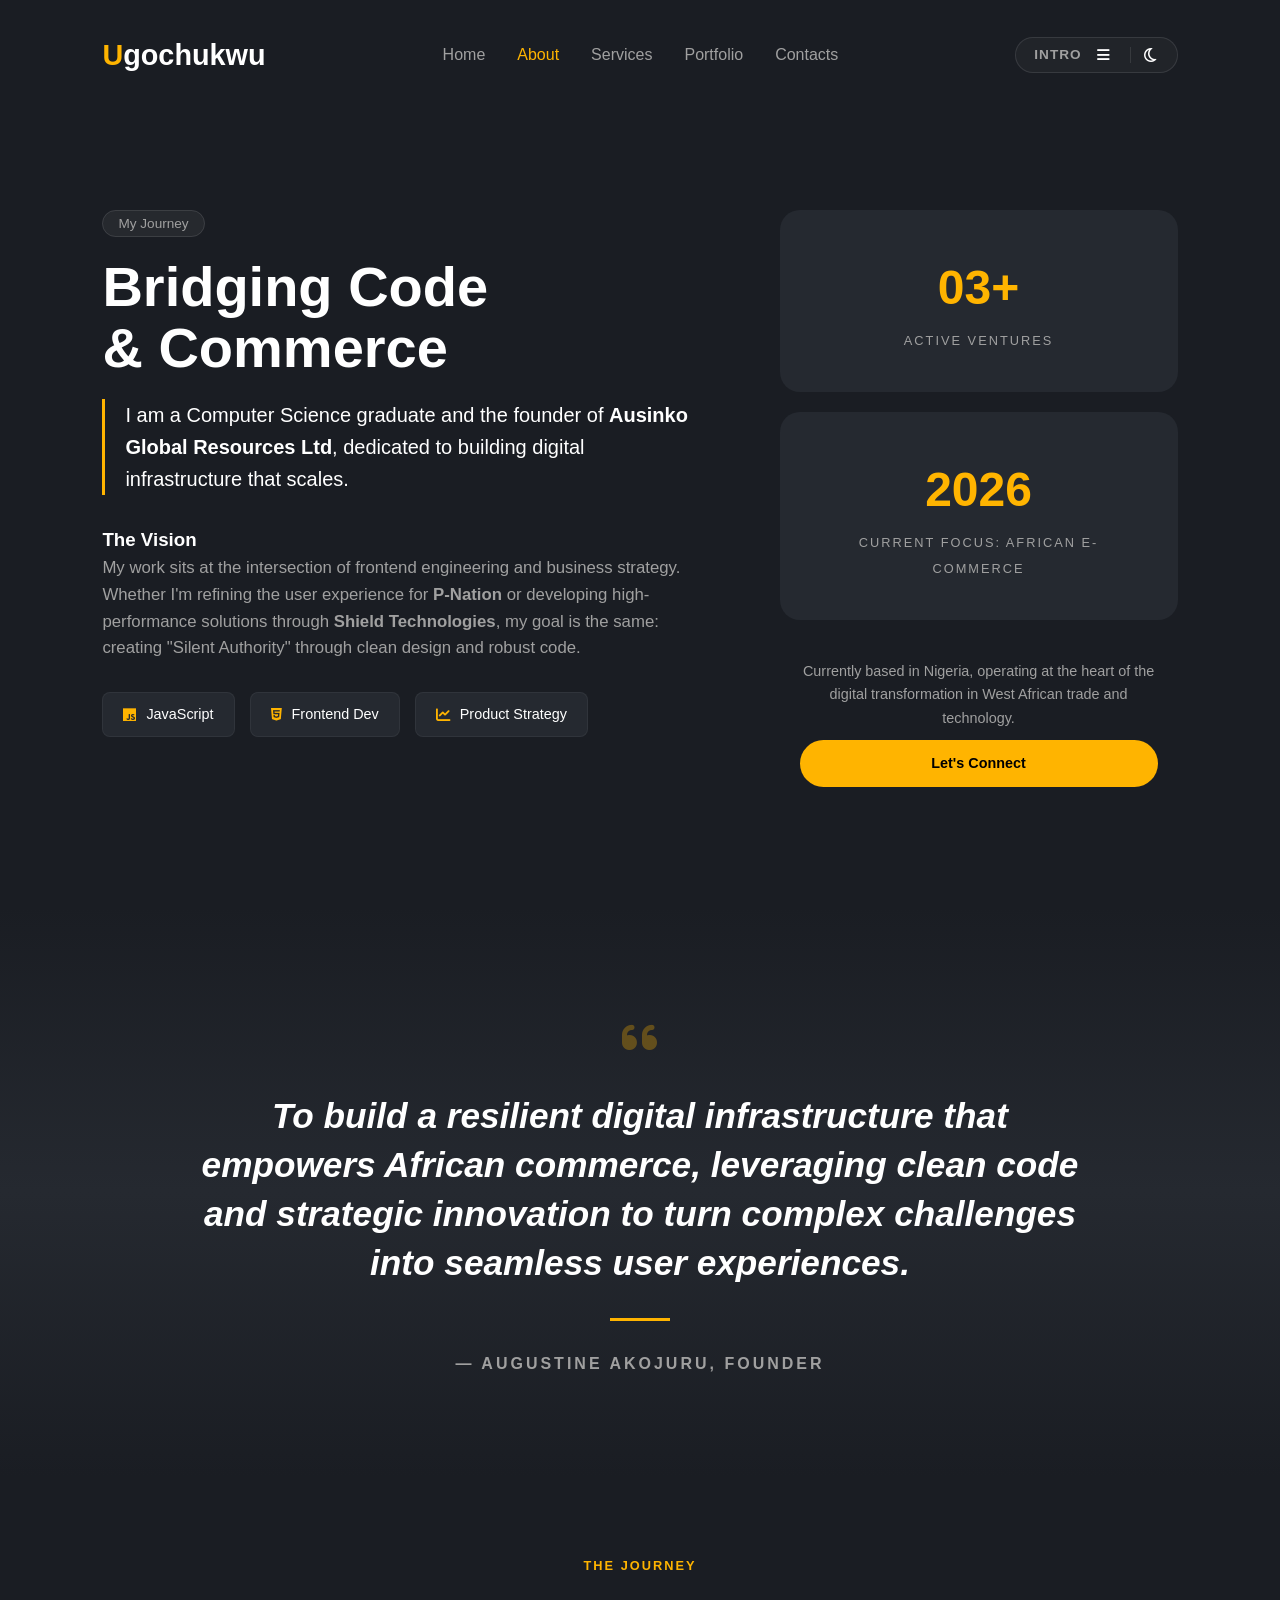
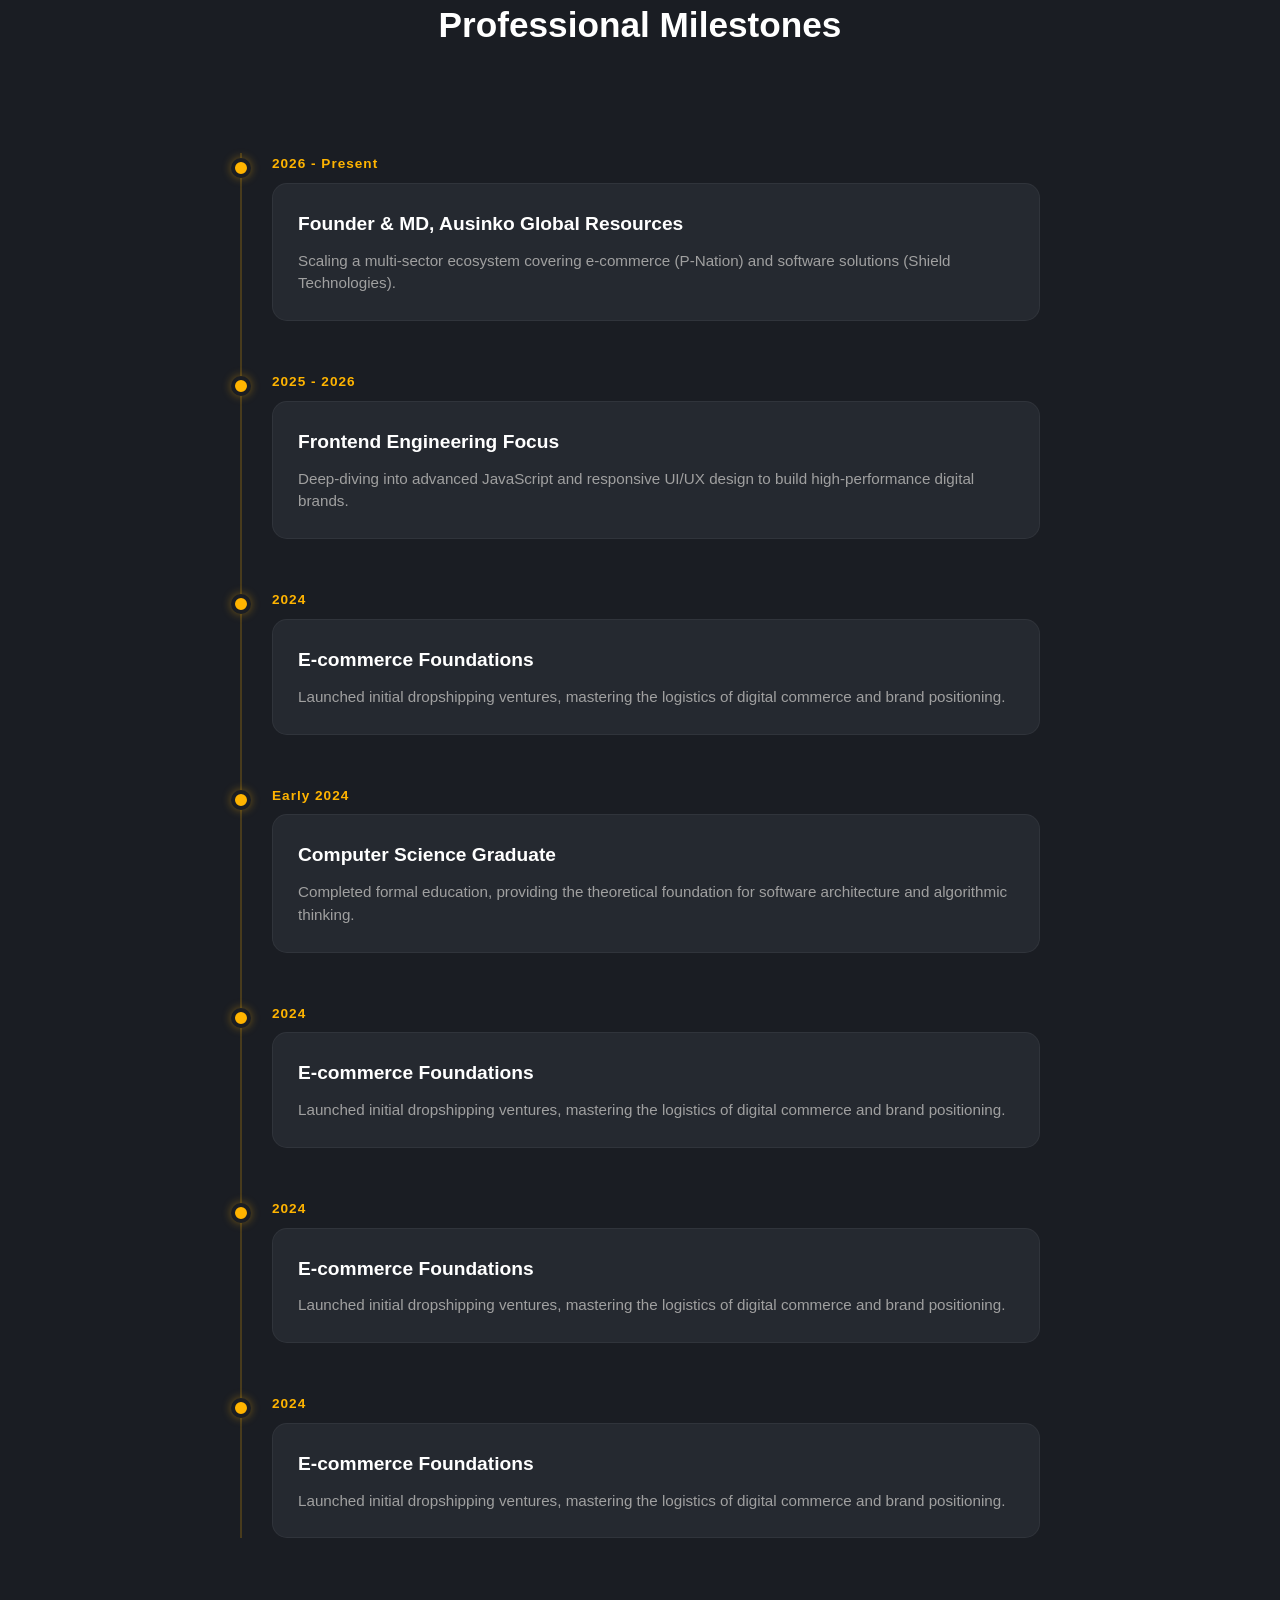
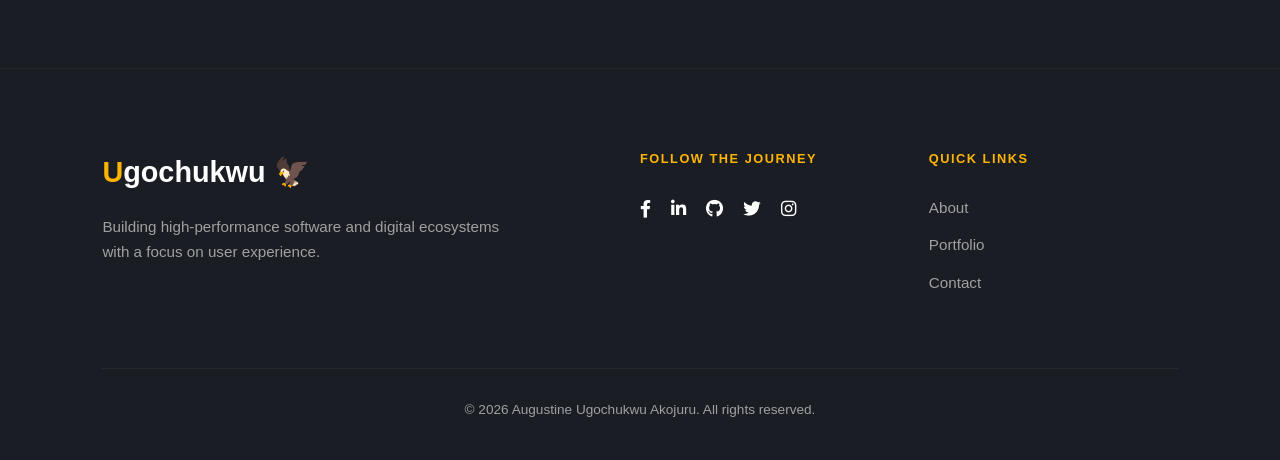
==== about.html @ 630baae7 "initial launch of Ausinko Global ecosystem portfolio" ====
<!DOCTYPE html>
<html lang="en">
<head>
    <meta charset="UTF-8">
    <meta name="viewport" content="width=device-width, initial-scale=1.0">
    <title>About | Akojuru Augustine</title>
    <link rel="stylesheet" href="stylesheet/style.css">
    <link rel="stylesheet" href="https://cdnjs.cloudflare.com/ajax/libs/font-awesome/6.0.0/css/all.min.css">
</head>
<body>

    <header>
  <nav class="navbar">
    <div class="logo"><span>U</span>gochukwu</div>
    
    <ul class="nav-links" id="nav-menu">
        <li><a href="index.html">Home</a></li>
        <li><a href="about.html" class="active">About</a></li>
        <li><a href="services.html">Services</a></li>
        <li><a href="portfolio.html">Portfolio</a></li>
        <li><a href="contact.html">Contacts</a></li>
    </ul>

    <div class="nav-actions">
        <div class="intro-pill" id="menu-toggle">
            <span class="intro-text">INTRO</span>
            <i class="fas fa-bars menu-icon"></i>
            <div class="theme-switch"><i class="far fa-moon"></i></div>
        </div>
    </div>
  </nav>
    </header>

    <section class="about-hero">
        <div class="container">
            <div class="about-grid">
                <div class="about-text">
                    <span class="badge">My Journey</span>
                    <h1>Bridging Code <br> & Commerce</h1>
                    <p class="lead">I am a Computer Science graduate and the founder of <strong>Ausinko Global Resources Ltd</strong>, dedicated to building digital infrastructure that scales.</p>
                    
                    <div class="story-block">
                        <h3>The Vision</h3>
                        <p>My work sits at the intersection of frontend engineering and business strategy. Whether I'm refining the user experience for <strong>P-Nation</strong> or developing high-performance solutions through <strong>Shield Technologies</strong>, my goal is the same: creating "Silent Authority" through clean design and robust code.</p>
                    </div>

                    <div class="skills-mini">
                        <div class="skill-item"><i class="fab fa-js"></i> JavaScript</div>
                        <div class="skill-item"><i class="fab fa-html5"></i> Frontend Dev</div>
                        <div class="skill-item"><i class="fas fa-chart-line"></i> Product Strategy</div>
                    </div>
                </div>

                <div class="about-stats">
                    <div class="stat-card">
                        <span class="stat-number">03+</span>
                        <span class="stat-label">Active Ventures</span>
                    </div>
                    <div class="stat-card">
                        <span class="stat-number">2026</span>
                        <span class="stat-label">Current Focus: African E-commerce</span>
                    </div>
                    <div class="stat-info">
                        <p>Currently based in Nigeria, operating at the heart of the digital transformation in West African trade and technology.</p>
                        <a href="contact.html" class="btn-primary2">Let's Connect</a>
                    </div>
                </div>
            </div>
        </div>
    </section>

  <section class="mission-section">
    <div class="container">
        <div class="mission-box">
            <div class="mission-icon">
                <i class="fas fa-quote-left"></i>
            </div>
            <h2 class="mission-text">
                To build a resilient digital infrastructure that empowers African commerce, 
                leveraging clean code and strategic innovation to turn complex 
                challenges into seamless user experiences.
            </h2>
            <div class="mission-line"></div>
            <p class="mission-founder">— Augustine Akojuru, Founder</p>
        </div>
    </div>
 </section>


  <section class="timeline-section">
    <div class="container">
        <div class="section-header">
            <span class="sub-title">THE JOURNEY</span>
            <h2>Professional Milestones</h2>
        </div>

        <div class="timeline">
            <div class="timeline-item">
                <div class="timeline-dot"></div>
                <div class="timeline-date">2026 - Present</div>
                <div class="timeline-content">
                    <h3>Founder & MD, Ausinko Global Resources</h3>
                    <p>Scaling a multi-sector ecosystem covering e-commerce (P-Nation) and software solutions (Shield Technologies).</p>
                </div>
            </div>

            <div class="timeline-item">
                <div class="timeline-dot"></div>
                <div class="timeline-date">2025 - 2026</div>
                <div class="timeline-content">
                    <h3>Frontend Engineering Focus</h3>
                    <p>Deep-diving into advanced JavaScript and responsive UI/UX design to build high-performance digital brands.</p>
                </div>
            </div>

            <div class="timeline-item">
                <div class="timeline-dot"></div>
                <div class="timeline-date">2024</div>
                <div class="timeline-content">
                    <h3>E-commerce Foundations</h3>
                    <p>Launched initial dropshipping ventures, mastering the logistics of digital commerce and brand positioning.</p>
                </div>
            </div>

            <div class="timeline-item">
                <div class="timeline-dot"></div>
                <div class="timeline-date">Early 2024</div>
                <div class="timeline-content">
                    <h3>Computer Science Graduate</h3>
                    <p>Completed formal education, providing the theoretical foundation for software architecture and algorithmic thinking.</p>
                </div>
            </div>

             <div class="timeline-item">
                <div class="timeline-dot"></div>
                <div class="timeline-date">2024</div>
                <div class="timeline-content">
                    <h3>E-commerce Foundations</h3>
                    <p>Launched initial dropshipping ventures, mastering the logistics of digital commerce and brand positioning.</p>
                </div>
            </div>

             <div class="timeline-item">
                <div class="timeline-dot"></div>
                <div class="timeline-date">2024</div>
                <div class="timeline-content">
                    <h3>E-commerce Foundations</h3>
                    <p>Launched initial dropshipping ventures, mastering the logistics of digital commerce and brand positioning.</p>
                </div>
            </div>

             <div class="timeline-item">
                <div class="timeline-dot"></div>
                <div class="timeline-date">2024</div>
                <div class="timeline-content">
                    <h3>E-commerce Foundations</h3>
                    <p>Launched initial dropshipping ventures, mastering the logistics of digital commerce and brand positioning.</p>
                </div>
            </div>
        </div>
    </div>
  </section>


  <footer class="main-footer">
    <div class="footer-container">
        <div class="footer-brand">
            <div class="logo"><span>U</span>gochukwu 🦅</div>
            <p>Building high-performance software and digital ecosystems <br> with a focus on user experience.</p>
        </div>

        <div class="footer-social">
            <h4>FOLLOW THE JOURNEY</h4>
            <div class="social-icons">
                <a href="#"><i class="fab fa-facebook-f"></i></a>
                <a href="#"><i class="fab fa-linkedin-in"></i></a>
                <a href="#"><i class="fab fa-github"></i></a>
                <a href="#"><i class="fab fa-twitter"></i></a>
                <a href="#"><i class="fab fa-instagram"></i></a>
            </div>
        </div>

        <div class="footer-links">
            <h4>Quick Links</h4>
            <ul>
                <li><a href="#about">About</a></li>
                <li><a href="#portfolio">Portfolio</a></li>
                <li><a href="#contact">Contact</a></li>
            </ul>
        </div>
    </div>

    <div class="footer-bottom">
        <p>&copy; 2026 Augustine Ugochukwu Akojuru. All rights reserved.</p>
    </div>
  </footer>



  <script src="script.js"></script>


</body>
</html>
---- stylesheet/style.css ----
:root {
    --bg-color: #1a1d23;
    --card-bg: #252930;
    --accent-color: #ffb400;
    --text-main: #ffffff;
    --text-dim: #a0a0a0;
}

/* Add this right below your :root variables */
body.light-theme {
    --bg-color: #f5f7fa;      /* Soft light gray */
    --card-bg: #ffffff;       /* Pure white cards */
    --text-main: #1a1d23;     /* Dark text */
    --text-dim: #5f6368;      /* Muted gray text */
    /* Accent remains the same gold for branding */
}

* {
    margin: 0;
    padding: 0;
    box-sizing: border-box;
    font-family: 'Inter', sans-serif; /* Clean professional font */
}

body {
    background-color: var(--bg-color);
    color: var(--text-main);
    line-height: 1.6;
}

/* Navbar */
.navbar {
    display: flex;
    justify-content: space-between;
    align-items: center;
    padding: 2rem 8%;
}

.logo {
    font-size: 1.8rem;
    font-weight: 700;
}

.logo span {
    color: var(--accent-color);
}

.nav-links {
    display: flex;
    list-style: none;
    gap: 2rem;
}

.nav-links a {
    text-decoration: none;
    color: var(--text-dim);
    font-weight: 500;
    transition: 0.3s;
}

.nav-links a:hover, .nav-links a.active {
    color: var(--accent-color);
}


.nav-actions {
    display: flex;
    align-items: center;
}

.intro-pill {
    display: flex;
    align-items: center;
    background: rgba(255, 255, 255, 0.03); /* Subtle dark fill */
    border: 1px solid rgba(255, 255, 255, 0.1); /* Thin border seen in image */
    padding: 6px 18px;
    border-radius: 40px;
    gap: 15px;
    cursor: pointer;
    transition: all 0.3s ease;
}

.intro-pill:hover {
    background: rgba(255, 255, 255, 0.07);
    border-color: var(--accent-color);
}

.intro-text {
    font-size: 0.85rem;
    font-weight: 600;
    letter-spacing: 1px;
    color: var(--text-dim);
}

.menu-icon {
    font-size: 0.9rem;
    color: var(--text-main);
}

.theme-switch {
    border-left: 1px solid rgba(255, 255, 255, 0.1);
    padding-left: 12px;
    margin-left: 5px;
    display: flex;
    align-items: center;
}

.theme-switch i {
    font-size: 1rem;
    color: var(--text-main);
    transition: color 0.3s;
}

.theme-switch i:hover {
    color: var(--accent-color);
}

/* Hero Section */
.hero {
    display: flex;
    align-items: center;
    justify-content: space-between;
    padding: 5rem 8%;
    min-height: 80vh;
}

.hero-content {
    max-width: 600px;
}

.badge {
    background: rgba(255, 255, 255, 0.05);
    padding: 5px 15px;
    border-radius: 20px;
    font-size: 0.85rem;
    color: var(--text-dim);
    border: 1px solid rgba(255, 255, 255, 0.1);
}

.hero h1 {
    font-size: 2.5rem;
    margin: 1.5rem 0;
    line-height: 1.1;
}

.hero-btns {
    margin-top: 2.5rem;
    display: flex;
    gap: 1.5rem;
}

.btn-primary, .btn-secondary {
    background: var(--accent-color);
    color: #000;
    padding: 12px 30px;
    border-radius: 30px;
    text-decoration: none;
    font-weight: 600;
}

.btn-secondary {
    background: transparent;
    border: 1px solid var(--accent-color);
    color: var(--accent-color);
}
  

.btn-primary:hover {
  background-color: transparent;
  border: 1px solid var(--accent-color);
  color: var(--accent-color);
  transform: translateY(-3px);
}

.btn-secondary:hover {
    transform: translateY(-3px);
    background-color: var(--accent-color);
    border: 1px solid var(--accent-color);
    color: var(--bg-color);
}



.image-circle {
    width: 400px;
    height: 400px;
    background: #333;
    border-radius: 50%;
    overflow: hidden;
    border: 5px solid rgba(255, 255, 255, 0.05);
}

.image-circle img {
    width: 100%;
    height: 100%;
    object-fit: cover;
}


.ecosystem {
    padding: 80px 8%;
    text-align: center;
}

.section-header .sub-title {
    color: var(--accent-color);
    letter-spacing: 2px;
    font-size: 0.8rem;
    font-weight: 700;
}

.section-header h2 {
    font-size: 2.2rem;
    margin-top: 10px;
    margin-bottom: 50px;
}

/* Grid Layout */
.project-grid {
    display: grid;
    grid-template-columns: repeat(auto-fit, minmax(300px, 1fr));
    gap: 30px;
    margin-bottom: 40px;
}

/* Card Styling */
.project-card {
    background: var(--card-bg);
    border-radius: 20px;
    overflow: hidden;
    text-align: left;
    transition: transform 0.3s ease;
}

.project-card:hover {
    transform: translateY(-10px);
}

.card-image {
    position: relative;
    height: 200px;
    background: #2a2e35; /* Fallback color */
    display: flex;
    justify-content: center;
    align-items: center;
}

.card-image img {
    width: 100%;
    height: 100%;
    object-fit: cover;
    transition: transform 0.3s ease
}

/* Status Badges */
.status-badge {
    position: absolute;
    top: 15px;
    right: 15px;
    padding: 5px 12px;
    border-radius: 20px;
    font-size: 0.65rem;
    font-weight: 800;
    color: #fff;
}

.status-badge.orange { background: #ff8a00; }
.status-badge.yellow { background: #ffb400; color: #000; }
.status-badge.green { background: #2ecc71; }

/* Card Text */
.card-content {
    padding: 25px;
}

.card-content h3 {
    margin-bottom: 12px;
    font-size: 1.3rem;
}

.card-content p {
    color: var(--text-dim);
    font-size: 0.95rem;
    line-height: 1.5;
    margin-bottom: 20px;
}

.card-footer .tech-stack {
    font-size: 0.8rem;
    color: var(--accent-color);
    font-weight: 500;
}

.ecosystem-footer {
    margin-top: 50px;
    color: var(--text-dim);
    font-size: 0.9rem;
}

.main-footer {
    background-color: var(--bg-color);
    padding: 80px 8% 40px 8%;
    border-top: 1px solid rgba(255, 255, 255, 0.05);
}

.footer-container {
    display: flex;
    justify-content: space-between;
    flex-wrap: wrap;
    gap: 40px;
    margin-bottom: 60px;
}

.footer-brand {
    flex: 2;
    min-width: 250px;
}

.footer-brand p {
    color: var(--text-dim);
    margin-top: 20px;
    font-size: 0.95rem;
    max-width: 400px;
}

.footer-social, .footer-links {
    flex: 1;
    min-width: 200px;
}

.footer-social h4, .footer-links h4 {
    color: var(--accent-color);
    font-size: 0.8rem;
    letter-spacing: 1.5px;
    text-transform: uppercase;
    margin-bottom: 25px;
}

/* Social Icon Styling */
.social-icons {
    display: flex;
    gap: 20px;
}

.social-icons a {
    color: var(--text-main);
    font-size: 1.1rem;
    transition: 0.3s ease;
}

.social-icons a:hover {
    color: var(--accent-color);
    transform: translateY(-3px);
}

/* Link Styling */
.footer-links ul {
    list-style: none;
}

.footer-links li {
    margin-bottom: 12px;
}

.footer-links a {
    text-decoration: none;
    color: var(--text-dim);
    font-size: 0.95rem;
    transition: 0.3s;
}

.footer-links a:hover {
    color: var(--text-main);
    padding-left: 5px;
}

.footer-bottom {
    text-align: center;
    border-top: 1px solid rgba(255, 255, 255, 0.05);
    padding-top: 30px;
    color: var(--text-dim);
    font-size: 0.85rem;
}

/* Specific adjustment for light mode badges */
body.light-theme .badge {
    background: rgba(0, 0, 0, 0.05);
    border: 1px solid rgba(0, 0, 0, 0.1);
}

body.light-theme .intro-pill {
    background: rgba(0, 0, 0, 0.03);
    border: 1px solid rgba(0, 0, 0, 0.1);
}


/* About Section Styles */
.about-hero {
    padding: 100px 8%;
    min-height: 80vh;
}

.about-grid {
    display: grid;
    grid-template-columns: 1.2fr 0.8fr;
    gap: 80px;
    align-items: start;
}

.about-text h1 {
    font-size: 3.5rem;
    margin: 20px 0;
    line-height: 1.1;
}

.lead {
    font-size: 1.25rem;
    color: var(--text-main);
    margin-bottom: 30px;
    border-left: 3px solid var(--accent-color);
    padding-left: 20px;
}

.story-block p {
    color: var(--text-dim);
    font-size: 1.05rem;
    margin-bottom: 30px;
}

/* Skills Mini Grid */
.skills-mini {
    display: flex;
    gap: 15px;
    flex-wrap: wrap;
}

.skill-item {
    background: var(--card-bg);
    padding: 10px 20px;
    border-radius: 8px;
    font-size: 0.9rem;
    color: var(--text-main);
    display: flex;
    align-items: center;
    gap: 10px;
    border: 1px solid rgba(255, 255, 255, 0.05);
}

.skill-item i {
    color: var(--accent-color);
}

/* Right Side Stats */
.about-stats {
    display: flex;
    flex-direction: column;
    gap: 20px;
}

.stat-card {
    background: var(--card-bg);
    padding: 40px;
    border-radius: 20px;
    text-align: center;
}

.stat-number {
    display: block;
    font-size: 3rem;
    font-weight: 800;
    color: var(--accent-color);
}

.stat-label {
    font-size: 0.8rem;
    text-transform: uppercase;
    letter-spacing: 2px;
    color: var(--text-dim);
}

.stat-info {
    padding: 20px;
    color: var(--text-dim);
    font-size: 0.9rem;
    line-height: 1.6;
    display: flex;
    flex-direction: column;
    gap: 10px;
    text-align: center;
}

.btn-primary2 {
    background: var(--accent-color);
    color: #000;
    padding: 12px 30px;
    border-radius: 30px;
    text-decoration: none;
    font-weight: 600;
}

.btn-primary2:hover {
  background-color: transparent;
  border: 1px solid var(--accent-color);
  color: var(--accent-color);
  transform: translateY(-3px);

}


.mission-section {
    padding: 100px 8%;
    background: linear-gradient(180deg, var(--bg-color) 0%, var(--card-bg) 50%, var(--bg-color) 100%);
    text-align: center;
}

.mission-box {
    max-width: 900px;
    margin: 0 auto;
    position: relative;
}

.mission-icon {
    font-size: 2.5rem;
    color: var(--accent-color);
    opacity: 0.3;
    margin-bottom: 20px;
}

.mission-text {
    font-size: 2.2rem;
    font-weight: 600;
    line-height: 1.4;
    color: var(--text-main);
    font-style: italic;
}

.mission-line {
    width: 60px;
    height: 3px;
    background: var(--accent-color);
    margin: 30px auto;
}

.mission-founder {
    font-size: 1rem;
    text-transform: uppercase;
    letter-spacing: 3px;
    color: var(--text-dim);
    font-weight: 700;
}



/* Timeline Section */
.timeline-section {
    padding: 80px 8%;
    background: var(--bg-color);
}

.timeline {
    position: relative;
    max-width: 800px;
    margin: 50px auto;
    padding-left: 30px;
    border-left: 2px solid rgba(255, 180, 0, 0.2); /* Faded accent line */
}

.timeline-item {
    position: relative;
    margin-bottom: 50px;
}

.timeline-dot {
    position: absolute;
    left: -41px; /* Centers dot on the line */
    top: 5px;
    width: 20px;
    height: 20px;
    background: var(--accent-color);
    border-radius: 50%;
    border: 4px solid var(--bg-color);
    box-shadow: 0 0 10px rgba(255, 180, 0, 0.4);
}

.timeline-date {
    font-size: 0.85rem;
    font-weight: 700;
    color: var(--accent-color);
    margin-bottom: 8px;
    letter-spacing: 1px;
}

.timeline-content {
    background: var(--card-bg);
    padding: 25px;
    border-radius: 15px;
    border: 1px solid rgba(255, 255, 255, 0.05);
    transition: transform 0.3s ease;
}

.timeline-content:hover {
    transform: translateX(10px);
    border-color: rgba(255, 180, 0, 0.3);
}

.timeline-content h3 {
    font-size: 1.2rem;
    margin-bottom: 10px;
}

.timeline-content p {
    color: var(--text-dim);
    font-size: 0.95rem;
    line-height: 1.5;
}

/* Services Section */
.services-hero {
    padding: 120px 8% 60px;
    text-align: center;
}

.services-hero h1 {
    font-size: 3rem;
    margin-top: 20px;
}

.subtitle {
    color: var(--text-dim);
    font-size: 1.1rem;
    margin-top: 15px;
}

.services-grid-section {
    padding: 60px 8% 100px;
}

.services-container {
    display: flex;
    gap: 30px;
    justify-content: center;
    flex-wrap: wrap;
}

.service-card {
    background: var(--card-bg);
    flex: 1;
    min-width: 300px;
    max-width: 400px;
    padding: 50px 40px;
    border-radius: 25px;
    border: 1px solid rgba(255, 255, 255, 0.03);
    transition: all 0.4s ease;
}

.service-card:hover {
    transform: translateY(-15px);
    border-color: var(--accent-color);
    box-shadow: 0 20px 40px rgba(0, 0, 0, 0.3);
}

.service-icon {
    font-size: 2.5rem;
    color: var(--text-dim);
    margin-bottom: 25px;
    transition: 0.3s;
}

.service-card:hover .service-icon {
    color: var(--accent-color);
}

.service-card h3 {
    font-size: 1.5rem;
    margin-bottom: 20px;
}

.service-card p {
    color: var(--text-dim);
    font-size: 0.95rem;
    line-height: 1.6;
    margin-bottom: 25px;
}

.service-list {
    list-style: none;
}

.service-list li {
    font-size: 0.9rem;
    margin-bottom: 12px;
    display: flex;
    align-items: center;
    gap: 10px;
    color: var(--text-main);
}

.service-list i {
    color: var(--accent-color);
    font-size: 0.8rem;
}


.section-header {
  display: flex;
  align-items: center;
  justify-content: center;
  flex-direction: column;
  gap: 10px;
  margin-bottom: 30px;
}

.process-steps {
    display: flex;
    justify-content: space-between;
    padding: 50px 8%;
    gap: 20px;
    flex-wrap: wrap;
}

.step {
    font-weight: 700;
    font-size: 1.2rem;
    display: flex;
    flex-direction: column;
    align-items: center;
    gap: 10px;
}

.step span {
    font-size: 0.8rem;
    color: var(--accent-color);
    border: 1px solid var(--accent-color);
    padding: 5px 10px;
    border-radius: 50%;
}

.services-container {
    display: grid;
    grid-template-columns: repeat(auto-fit, minmax(320px, 1fr)); /* Automatically creates 2 columns on desktop */
    gap: 30px;
}

.brand-tag {
    background: rgba(255, 180, 0, 0.1); /* Faded gold */
    color: var(--accent-color);
    padding: 4px 12px;
    border-radius: 4px;
    font-size: 0.7rem;
    font-weight: 800;
    text-transform: uppercase;
    display: inline-block;
    margin-bottom: 15px;
}

.mini-list {
    list-style: none;
    margin-top: 15px;
    padding-top: 15px;
    border-top: 1px solid rgba(255, 255, 255, 0.05);
}

.mini-list li {
    font-size: 0.8rem;
    color: var(--text-dim);
    margin-bottom: 5px;
    display: flex;
    align-items: center;
    gap: 8px;
}

.mini-list li::before {
    content: "→";
    color: var(--accent-color);
}

.competencies {
    padding: 80px 8%;
    background-color: var(--bg-color); /* Matches the main background */
}

.comp-grid {
    display: grid;
    grid-template-columns: repeat(auto-fit, minmax(280px, 1fr));
    gap: 40px;
}

.comp-item {
    padding: 40px;
    background: rgba(255, 255, 255, 0.02); /* Very subtle contrast */
    border-top: 3px solid var(--accent-color); /* The "Authority" line */
    border-radius: 0 0 15px 15px; /* Rounded only at the bottom */
    transition: all 0.3s ease;
}

.comp-item:hover {
    background: rgba(255, 255, 255, 0.05);
    transform: translateY(-5px);
}

.comp-item h4 {
    font-size: 1.1rem;
    text-transform: uppercase;
    letter-spacing: 2px;
    margin-bottom: 15px;
    color: var(--text-main);
}

.comp-item p {
    font-size: 0.95rem;
    color: var(--text-dim);
    line-height: 1.6;
}

/* Light Theme Overrides */
body.light-theme .comp-item {
    background: #ffffff;
    box-shadow: 0 10px 30px rgba(0, 0, 0, 0.05);
}

/* Contact Section */
.contact-hero {
    padding: 100px 8% 40px;
    text-align: center;
}

.contact-section {
    padding: 60px 8% 100px;
}

.contact-grid {
    display: grid;
    grid-template-columns: 1fr 1.5fr;
    gap: 80px;
    max-width: 1200px;
    margin: 0 auto;
}

.contact-info {
    display: flex;
    flex-direction: column;
    gap: 40px;
}

.info-item {
    display: flex;
    gap: 20px;
    align-items: center;
}

.info-item i {
    font-size: 1.5rem;
    color: var(--accent-color);
    background: rgba(255, 180, 0, 0.1);
    padding: 20px;
    border-radius: 12px;
}

.info-item h4 {
    font-size: 0.9rem;
    color: var(--text-dim);
    text-transform: uppercase;
    letter-spacing: 1px;
}

/* Form Styling */
.contact-form-container {
    background: var(--card-bg);
    padding: 50px;
    border-radius: 25px;
    border: 1px solid rgba(255, 255, 255, 0.03);
}

.form-group {
    margin-bottom: 25px;
}

.form-group label {
    display: block;
    margin-bottom: 10px;
    font-size: 0.85rem;
    font-weight: 600;
    color: var(--text-dim);
}

.form-group input, 
.form-group select, 
.form-group textarea {
    width: 100%;
    padding: 15px;
    background: rgba(255, 255, 255, 0.02);
    border: 1px solid rgba(255, 255, 255, 0.1);
    border-radius: 10px;
    color: var(--text-main);
    font-size: 1rem;
    outline: none;
    transition: 0.3s;
}

.form-group input:focus, 
.form-group select:focus, 
.form-group textarea:focus {
    border-color: var(--accent-color);
}

.contact-hero .founder-name {
    font-size: 2.5rem;
    font-weight: 800;
    line-height: 1;
    margin-top: 20px;
    letter-spacing: -1px;
}

.contact-hero .founder-name span {
    color: var(--accent-color);
}

.header-divider {
    width: 40px;
    height: 4px;
    background: var(--accent-color);
    margin: 30px auto 0;
    border-radius: 2px;
}


.form-row {
    display: flex;
    gap: 20px;
    margin-bottom: 5px; /* Adjusting spacing because form-group also has margin */
}

.form-row .form-group {
    flex: 1;
}


/* Portfolio Section */
.portfolio-hero {
    padding: 100px 8% 40px;
    text-align: center;
}

.portfolio-gallery {
    padding: 60px 8%;
    display: flex;
    flex-direction: column;
    gap: 120px; /* Big spacing between projects */
}

.project-showcase {
    display: grid;
    grid-template-columns: 1.2fr 0.8fr;
    gap: 60px;
    align-items: center;
}

.project-showcase.reverse {
    grid-template-columns: 0.8fr 1.2fr;
}

.project-showcase.reverse .project-visual {
    grid-column: 2;
}

.project-showcase.reverse .project-info {
    grid-column: 1;
    grid-row: 1;
}

.project-visual {
    background: var(--card-bg);
    border-radius: 30px;
    overflow: hidden;
    border: 1px solid rgba(255, 255, 255, 0.05);
    transition: transform 0.5s ease;
}

.project-visual img {
    width: 100%;
    display: block;
    filter: grayscale(20%);
    transition: 0.5s;
}

.project-showcase:hover .project-visual img {
    filter: grayscale(0%);
    transform: scale(1.05);
}

.project-info h2 {
    font-size: 2.5rem;
    margin: 15px 0 20px;
}

.project-meta {
    display: flex;
    flex-direction: column;
    gap: 10px;
    margin: 25px 0;
    padding-top: 20px;
    border-top: 1px solid rgba(255, 255, 255, 0.05);
    font-size: 0.9rem;
    color: var(--text-dim);
}

.client-projects {
    padding: 100px 8%;
    background: rgba(255, 255, 255, 0.01);
}

.client-grid {
    display: grid;
    grid-template-columns: repeat(auto-fit, minmax(320px, 1fr));
    gap: 40px;
    margin-top: 50px;
}

.client-card {
    background: var(--card-bg);
    border-radius: 20px;
    overflow: hidden;
    border: 1px solid rgba(255, 255, 255, 0.03);
    transition: 0.3s ease;
}

.client-card:hover {
    border-color: var(--accent-color);
}

.client-thumb {
    position: relative;
    height: 220px;
    background: #2a2e35;
    overflow: hidden;
}

.client-thumb img {
    width: 100%;
    height: 100%;
    object-fit: cover;
}

.client-overlay {
    position: absolute;
    top: 0;
    left: 0;
    width: 100%;
    height: 100%;
    background: rgba(26, 29, 35, 0.9);
    display: flex;
    justify-content: center;
    align-items: center;
    opacity: 0;
    transition: 0.3s;
}

.client-card:hover .client-overlay {
    opacity: 1;
}

.client-overlay i {
    font-size: 2rem;
    color: var(--accent-color);
}

.client-meta {
    padding: 25px;
}

.client-meta .category {
    font-size: 0.7rem;
    color: var(--accent-color);
    font-weight: 700;
    text-transform: uppercase;
}

.client-meta h3 {
    margin: 10px 0;
    font-size: 1.2rem;
}

.client-meta p {
    color: var(--text-dim);
    font-size: 0.9rem;
    line-height: 1.5;
    margin-bottom: 20px;
}

.tags {
    display: flex;
    gap: 10px;
}

.tags span {
    font-size: 0.7rem;
    background: rgba(255, 255, 255, 0.05);
    padding: 4px 10px;
    border-radius: 4px;
    color: var(--text-dim);
}

/* Thanks Page */
.thanks-page {
    display: flex;
    justify-content: center;
    align-items: center;
    min-height: 100vh;
    text-align: center;
    background: var(--bg-color);
}

.thanks-container {
    max-width: 600px;
    padding: 40px;
}

.success-icon {
    font-size: 4rem;
    color: var(--accent-color);
    margin-bottom: 30px;
    animation: scaleUp 0.5s cubic-bezier(0.175, 0.885, 0.32, 1.275);
}

@keyframes scaleUp {
    from { transform: scale(0); opacity: 0; }
    to { transform: scale(1); opacity: 1; }
}

.thanks-container h1 {
    font-size: 3rem;
    margin: 20px 0;
    line-height: 1.1;
}

.thanks-container .subtitle {
    margin-bottom: 40px;
    color: var(--text-dim);
}

.next-steps {
    display: flex;
    flex-direction: column;
    align-items: center;
    gap: 30px;
}

.social-links {
    display: flex;
    gap: 20px;
    font-size: 1.2rem;
}

.social-links a {
    color: var(--text-dim);
    transition: 0.3s;
}

.social-links a:hover {
    color: var(--accent-color);
}

/* Mobile Responsiveness */
@media (max-width: 992px) {
    .project-showcase, .project-showcase.reverse {
        grid-template-columns: 1fr;
        gap: 30px;
    }
    
    .project-showcase.reverse .project-visual {
        grid-column: 1;
    }
}


/* Mobile Responsiveness for Form Rows */
@media (max-width: 600px) {
    .form-row {
        flex-direction: column;
        gap: 0;
    }
}

/* Responsive adjustment for the large name */
@media (max-width: 768px) {
    .contact-hero .founder-name {
        font-size: 2.5rem;
    }
}

/* Responsive */
@media (max-width: 992px) {
    .contact-grid {
        grid-template-columns: 1fr;
        gap: 50px;
    }
}

@media (max-width: 600px) {
    .services-container {
        grid-template-columns: 1fr; /* Single column for phones */
    }
}


/* Responsive adjustment */
@media (max-width: 768px) {
    .mission-text {
        font-size: 1.5rem;
    }
}

/* Responsive adjustment for Mobile */
@media (max-width: 600px) {
    .timeline {
        margin-left: 10px;
    }
}

/* Tablet/Mobile for About Page */
@media (max-width: 992px) {
    .about-grid {
        grid-template-columns: 1fr;
        gap: 50px;
    }
    
    .about-text h1 {
        font-size: 2.5rem;
    }
}


/* --- TABLET ADAPTATION (Max-width: 992px) --- */
@media (max-width: 992px) {
    .hero {
        flex-direction: column-reverse; /* Image goes to top on small screens */
        text-align: center;
        padding: 40px 5%;
        gap: 30px;
    }

    .hero-content {
        max-width: 100%;
    }

    .hero h1 {
        font-size: 2.8rem;
    }

    .hero-btns {
        justify-content: center;
    }

    .image-circle {
        width: 300px;
        height: 300px;
    }

    .nav-links {
        display: none; /* We usually hide the full menu for a hamburger menu here */
    }
}

/* --- MOBILE ADAPTATION (Max-width: 600px) --- */
@media (max-width: 600px) {
    .navbar {
        padding: 1.5rem 5%;
    }

    .hero h1 {
        font-size: 2.2rem;
    }

    .hero-btns {
        flex-direction: column; /* Buttons stack on top of each other */
        width: 100%;
    }

    .btn-primary, .btn-secondary {
        width: 100%;
        text-align: center;
    }

    .project-grid {
        grid-template-columns: 1fr; /* Force single column */
    }

    .footer-container {
        flex-direction: column;
        text-align: center;
    }

    .footer-brand, .footer-social, .footer-links {
        width: 100%;
    }

    .social-icons {
        justify-content: center;
    }

    .footer-brand p {
        margin: 20px auto;
    }
}

@media (max-width: 992px) {
    .nav-links {
        display: flex; /* Override the 'none' from before */
        flex-direction: column;
        position: fixed;
        top: 0;
        right: -100%; /* Start off-screen to the right */
        width: 70%;
        height: 100vh;
        background: var(--card-bg);
        padding: 100px 40px;
        transition: 0.4s cubic-bezier(0.4, 0, 0.2, 1);
        box-shadow: -10px 0 30px rgba(0,0,0,0.2);
        z-index: 999;
    }

    /* This class is toggled by JavaScript */
    .nav-links.active {
        right: 0; /* Slide into view */
    }

    .nav-links li {
        margin: 20px 0;
    }

    .nav-links a {
        font-size: 1.5rem;
        font-weight: 700;
    }
}
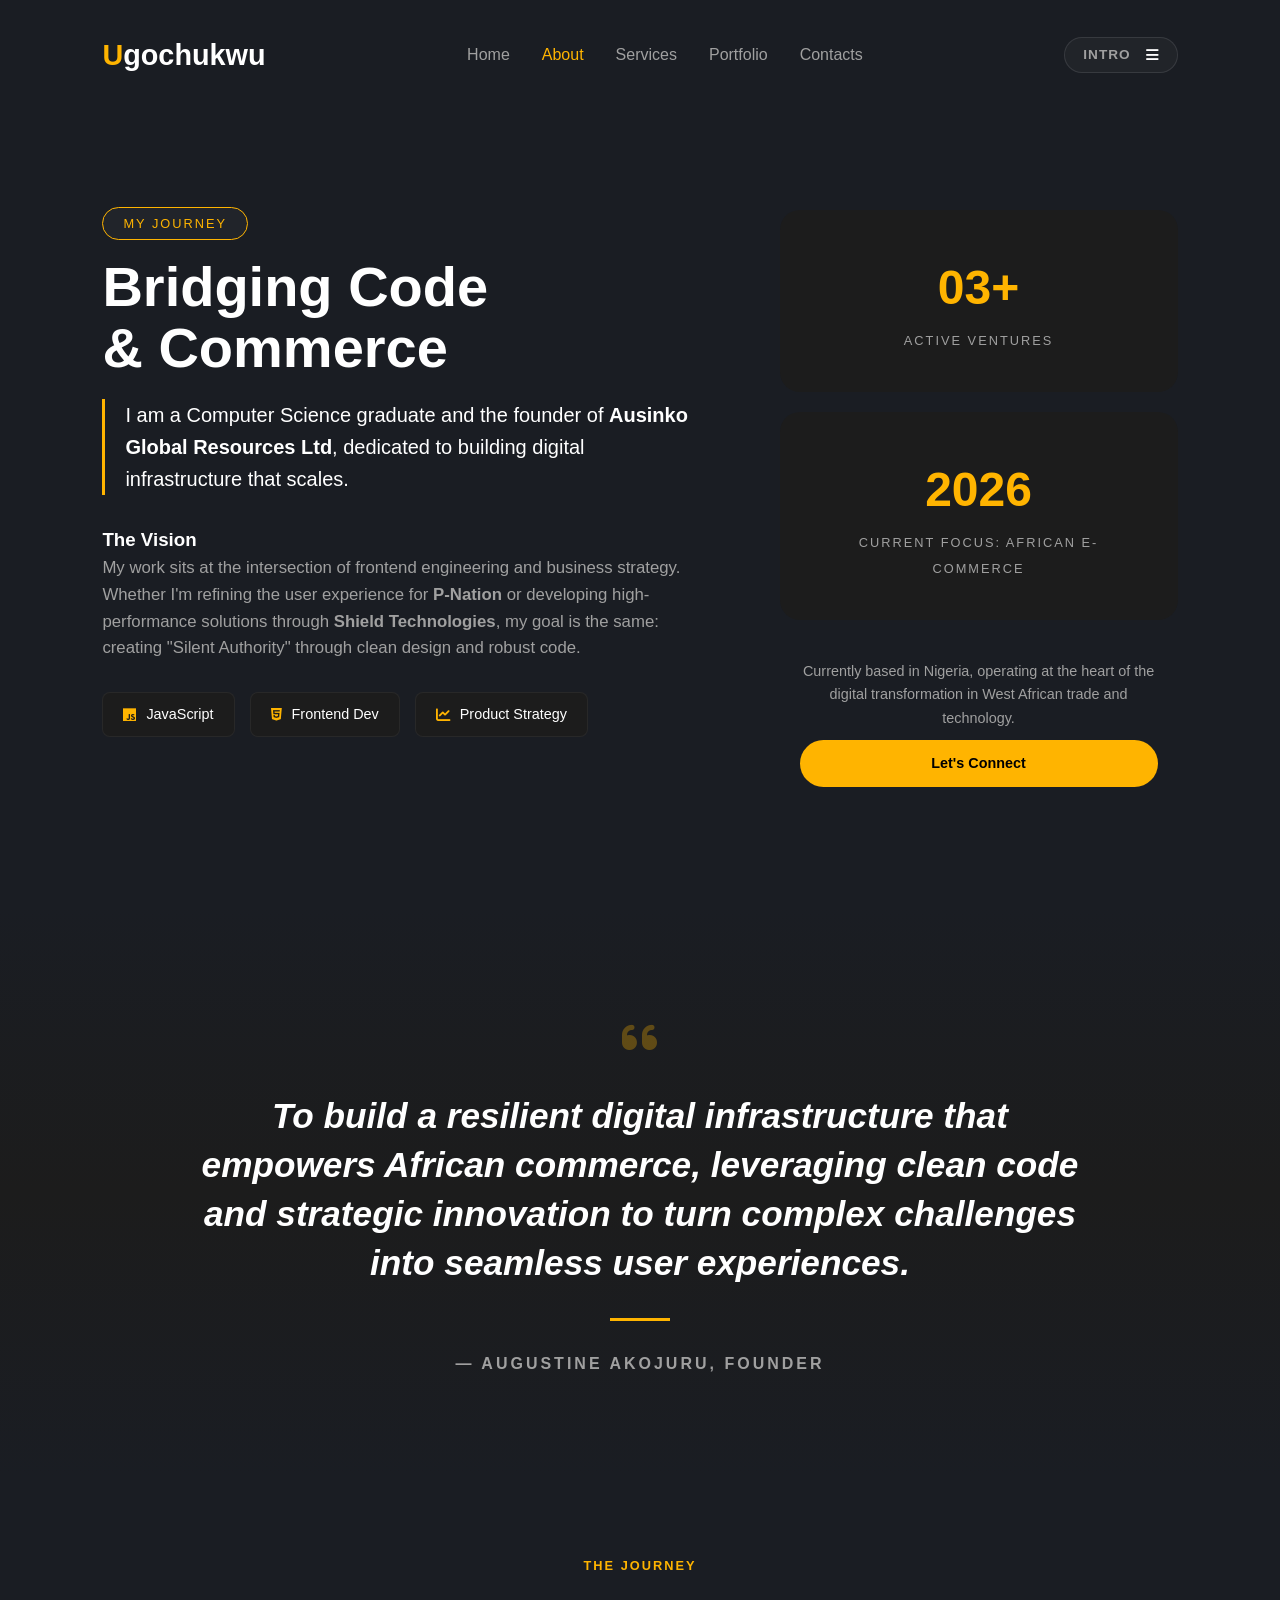
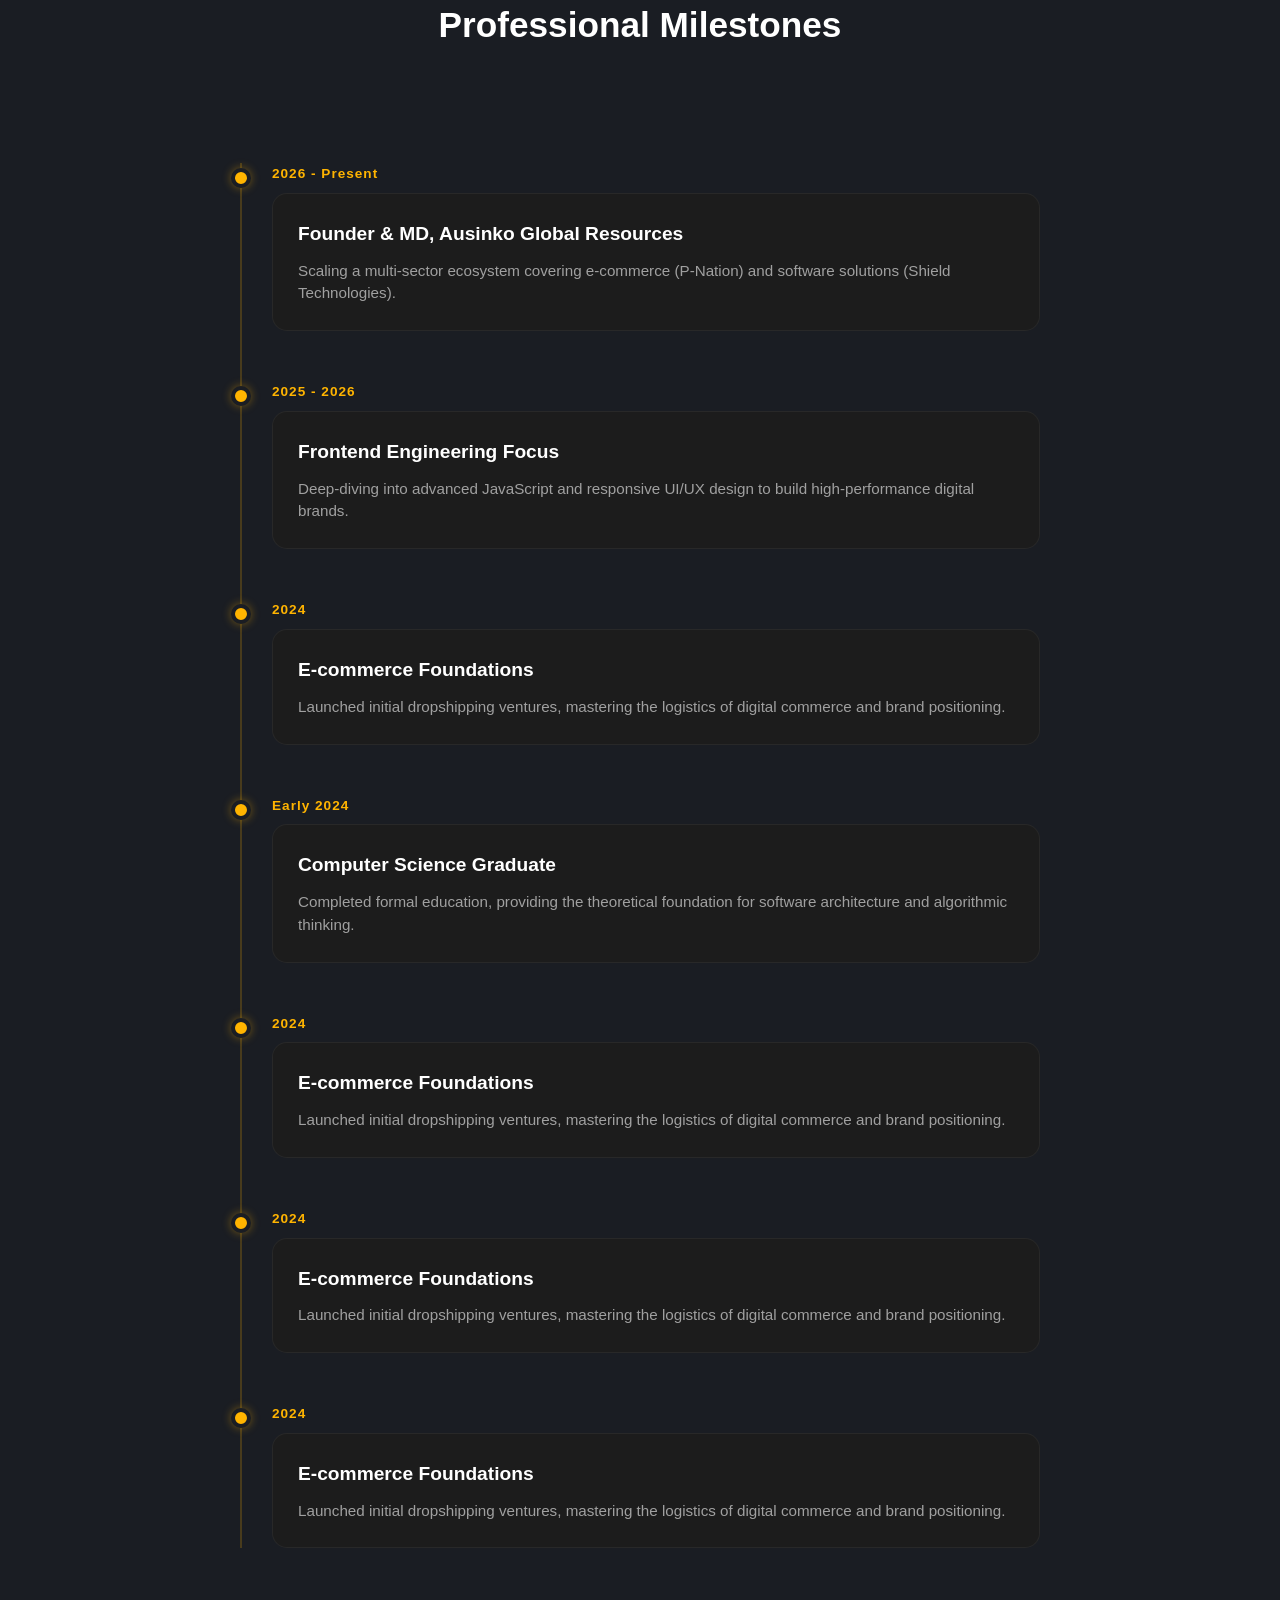
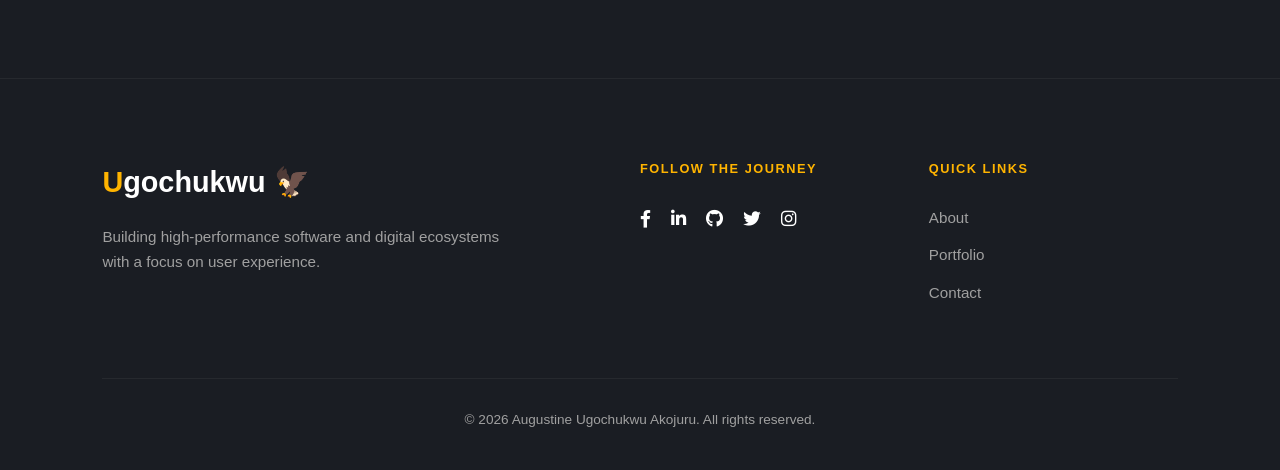
==== commit e1174745: "update" ====
--- a/about.html
+++ b/about.html
@@ -25,7 +25,7 @@
         <div class="intro-pill" id="menu-toggle">
             <span class="intro-text">INTRO</span>
             <i class="fas fa-bars menu-icon"></i>
-            <div class="theme-switch"><i class="far fa-moon"></i></div>
+         <!--  <div class="theme-switch"><i class="far fa-moon"></i></div> -->
         </div>
     </div>
   </nav>
--- a/stylesheet/style.css
+++ b/stylesheet/style.css
@@ -4,6 +4,8 @@
     --accent-color: #ffb400;
     --text-main: #ffffff;
     --text-dim: #a0a0a0;
+     --glass-bg: rgba(255, 255, 255, 0.03);
+    --transition: all 0.4s cubic-bezier(0.4, 0, 0.2, 1);
 }
 
 /* Add this right below your :root variables */
@@ -13,13 +15,15 @@
     --text-main: #1a1d23;     /* Dark text */
     --text-dim: #5f6368;      /* Muted gray text */
     /* Accent remains the same gold for branding */
+     --glass-bg: rgba(255, 255, 255, 0.03);
+    --transition: all 0.4s cubic-bezier(0.4, 0, 0.2, 1);
 }
 
 * {
     margin: 0;
     padding: 0;
     box-sizing: border-box;
-    font-family: 'Inter', sans-serif; /* Clean professional font */
+   font-family: 'Inter', 'Poppins', sans-serif; /* Clean professional font */
 }
 
 body {
@@ -27,6 +31,16 @@
     color: var(--text-main);
     line-height: 1.6;
 }
+
+/* --- GLOBAL CONFIG & VARIABLES --- */
+:root {
+    --primary-gold: #ffae00;
+    --dark-bg: #121212;
+    --card-bg: #1c1c1c;
+    --soft-gray: #a0a0a0;
+    --white: #ffffff; 
+}
+
 
 /* Navbar */
 .navbar {
@@ -147,6 +161,7 @@
     margin-top: 2.5rem;
     display: flex;
     gap: 1.5rem;
+    border-radius: 30px;
 }
 
 .btn-primary, .btn-secondary {
@@ -162,6 +177,7 @@
     background: transparent;
     border: 1px solid var(--accent-color);
     color: var(--accent-color);
+    border-radius: 30px;
 }
   
 
@@ -936,102 +952,163 @@
 
 
 /* Portfolio Section */
+
+/* --- HERO SECTION --- */
 .portfolio-hero {
-    padding: 100px 8% 40px;
+    padding: 180px 10% 80px;
+    background: radial-gradient(circle at top right, rgba(255, 174, 0, 0.05), transparent);
     text-align: center;
 }
 
+.badge {
+    background: var(--glass-bg);
+    border: 1px solid var(--accent-color);
+    color: var(--accent-color);
+    padding: 8px 20px;
+    border-radius: 50px;
+    font-size: 0.8rem;
+    letter-spacing: 2px;
+    text-transform: uppercase;
+}
+
+.portfolio-hero h1 {
+    font-size: clamp(2.5rem, 6vw, 4rem);
+    margin: 20px 0;
+    font-weight: 800;
+}
+
+.subtitle {
+    color: var(--soft-gray);
+    max-width: 600px;
+    margin: 0 auto;
+}
+
+.placeholder-bg {
+    background: linear-gradient(45deg, #1c1c1c, #2a2a2a);
+    height: 100%;
+    display: flex;
+    align-items: center;
+    justify-content: center;
+    color: var(--primary-gold);
+    font-size: 0.9rem;
+    font-weight: 600;
+    text-transform: uppercase;
+    letter-spacing: 1px;
+    border: 1px dashed var(--primary-gold);
+}
+
+/* --- PROJECT SHOWCASE (The Big Hits) --- */
 .portfolio-gallery {
-    padding: 60px 8%;
-    display: flex;
-    flex-direction: column;
-    gap: 120px; /* Big spacing between projects */
+    padding: 0 10% 100px;
 }
 
 .project-showcase {
-    display: grid;
-    grid-template-columns: 1.2fr 0.8fr;
+    display: flex;
+    align-items: center;
     gap: 60px;
-    align-items: center;
+    margin-bottom: 120px;
+    background: var(--glass-bg);
+    padding: 40px;
+    border-radius: 30px;
+    border: 1px solid rgba(255, 255, 255, 0.05);
+    transition: var(--transition);
+}
+
+.project-showcase:hover {
+    transform: translateY(-10px);
+    border-color: rgba(255, 174, 0, 0.3);
 }
 
 .project-showcase.reverse {
-    grid-template-columns: 0.8fr 1.2fr;
-}
-
-.project-showcase.reverse .project-visual {
-    grid-column: 2;
-}
-
-.project-showcase.reverse .project-info {
-    grid-column: 1;
-    grid-row: 1;
+    flex-direction: row-reverse;
 }
 
 .project-visual {
-    background: var(--card-bg);
-    border-radius: 30px;
+    flex: 1.2;
     overflow: hidden;
-    border: 1px solid rgba(255, 255, 255, 0.05);
-    transition: transform 0.5s ease;
+    border-radius: 20px;
+    box-shadow: 0 20px 40px rgba(0,0,0,0.4);
 }
 
 .project-visual img {
     width: 100%;
     display: block;
-    filter: grayscale(20%);
-    transition: 0.5s;
+    transition: transform 0.6s ease;
 }
 
 .project-showcase:hover .project-visual img {
-    filter: grayscale(0%);
     transform: scale(1.05);
 }
 
+.project-info {
+    flex: 1;
+}
+
+.brand-tag {
+    color: var(--primary-gold);
+    font-weight: 600;
+    font-size: 0.9rem;
+    text-transform: uppercase;
+    display: block;
+    margin-bottom: 15px;
+}
+
 .project-info h2 {
-    font-size: 2.5rem;
-    margin: 15px 0 20px;
+    font-size: 2.2rem;
+    margin-bottom: 20px;
 }
 
 .project-meta {
     display: flex;
-    flex-direction: column;
-    gap: 10px;
+    gap: 20px;
     margin: 25px 0;
-    padding-top: 20px;
-    border-top: 1px solid rgba(255, 255, 255, 0.05);
     font-size: 0.9rem;
-    color: var(--text-dim);
-}
-
+    color: var(--soft-gray);
+}
+
+.btn-secondary {
+    display: inline-block;
+    padding: 12px 30px;
+    border: 2px solid var(--primary-gold);
+    color: var(--primary-gold);
+    border-radius: 8px;
+    text-decoration: none;
+    font-weight: 600;
+    transition: var(--transition);
+}
+
+.btn-secondary:hover {
+    background: var(--primary-gold);
+    color: var(--dark-bg);
+}
+
+/* --- CLIENT GRID (The Solutions) --- */
 .client-projects {
-    padding: 100px 8%;
-    background: rgba(255, 255, 255, 0.01);
+    padding: 80px 10%;
+    background: #161616;
+}
+
+.section-header {
+    text-align: center;
+    margin-bottom: 60px;
 }
 
 .client-grid {
     display: grid;
-    grid-template-columns: repeat(auto-fit, minmax(320px, 1fr));
-    gap: 40px;
-    margin-top: 50px;
+    grid-template-columns: repeat(auto-fit, minmax(350px, 1fr));
+    gap: 30px;
 }
 
 .client-card {
     background: var(--card-bg);
     border-radius: 20px;
     overflow: hidden;
-    border: 1px solid rgba(255, 255, 255, 0.03);
-    transition: 0.3s ease;
-}
-
-.client-card:hover {
-    border-color: var(--accent-color);
+    border: 1px solid rgba(255,255,255,0.05);
 }
 
 .client-thumb {
     position: relative;
     height: 220px;
-    background: #2a2e35;
     overflow: hidden;
 }
 
@@ -1043,61 +1120,49 @@
 
 .client-overlay {
     position: absolute;
-    top: 0;
-    left: 0;
-    width: 100%;
-    height: 100%;
-    background: rgba(26, 29, 35, 0.9);
-    display: flex;
+    top: 0; left: 0; width: 100%; height: 100%;
+    background: rgba(255, 174, 0, 0.8);
+    display: flex;
+    align-items: center;
     justify-content: center;
-    align-items: center;
     opacity: 0;
-    transition: 0.3s;
+    transition: var(--transition);
 }
 
 .client-card:hover .client-overlay {
     opacity: 1;
 }
 
-.client-overlay i {
-    font-size: 2rem;
-    color: var(--accent-color);
-}
-
 .client-meta {
     padding: 25px;
 }
 
-.client-meta .category {
-    font-size: 0.7rem;
-    color: var(--accent-color);
-    font-weight: 700;
-    text-transform: uppercase;
-}
-
-.client-meta h3 {
-    margin: 10px 0;
-    font-size: 1.2rem;
-}
-
-.client-meta p {
-    color: var(--text-dim);
-    font-size: 0.9rem;
-    line-height: 1.5;
-    margin-bottom: 20px;
+.category {
+    font-size: 0.75rem;
+    color: var(--primary-gold);
+    letter-spacing: 1px;
 }
 
 .tags {
+    margin-top: 15px;
     display: flex;
     gap: 10px;
 }
 
 .tags span {
     font-size: 0.7rem;
-    background: rgba(255, 255, 255, 0.05);
+    background: #2a2a2a;
     padding: 4px 10px;
     border-radius: 4px;
-    color: var(--text-dim);
+}
+
+/* --- RESPONSIVENESS --- */
+@media (max-width: 992px) {
+    .project-showcase, .project-showcase.reverse {
+        flex-direction: column;
+        gap: 30px;
+        padding: 20px;
+    }
 }
 
 /* Thanks Page */
@@ -1332,4 +1397,200 @@
         font-size: 1.5rem;
         font-weight: 700;
     }
+}
+
+/* --- MOBILE RESPONSIVENESS --- */
+@media (max-width: 768px) {
+    /* Adjust Hero Section */
+    .portfolio-hero {
+        padding: 120px 5% 40px;
+    }
+
+    .portfolio-hero h1 {
+        font-size: 2.2rem; /* Scaled down for mobile */
+    }
+
+    /* Stack Project Showcases */
+    .project-showcase, 
+    .project-showcase.reverse {
+        flex-direction: column;
+        gap: 20px;
+        padding: 20px;
+        margin-bottom: 60px;
+    }
+
+    .project-visual {
+        width: 100%;
+        order: 1; /* Always image first on mobile */
+    }
+
+    .project-info {
+        width: 100%;
+        order: 2;
+        text-align: left;
+    }
+
+    .project-info h2 {
+        font-size: 1.6rem;
+    }
+
+    /* Client Grid Adjustment */
+    .client-grid {
+        grid-template-columns: 1fr; /* Single column stack */
+        gap: 20px;
+    }
+
+    .client-card {
+        margin-bottom: 10px;
+    }
+
+    /* Fixed Card Height for Mobile (from your screenshot) */
+    .client-thumb {
+        height: 180px; 
+    }
+
+    /* Navbar Mobile Fix */
+    .nav-links {
+        display: none; /* Hide standard links; rely on Intro Toggle */
+    }
+    
+    .intro-pill {
+        padding: 6px 12px;
+    }
+}
+
+
+@media (max-width: 768px) {
+    /* Hide the horizontal links */
+    .nav-links {
+        display: flex;
+        position: fixed;
+        top: 0;
+        right: -100%; /* Start hidden off-screen */
+        width: 250px;
+        height: 100vh;
+        background: rgba(28, 28, 28, 0.95);
+        backdrop-filter: blur(10px);
+        flex-direction: column;
+        padding: 100px 30px;
+        transition: 0.4s cubic-bezier(0.4, 0, 0.2, 1);
+        z-index: 1000;
+        box-shadow: -10px 0 30px rgba(0,0,0,0.5);
+    }
+
+    /* Slide in when active */
+    .nav-links.active {
+        right: 0;
+    }
+
+    /* Adjust the 'INTRO' pill size for mobile fingers */
+    .intro-pill {
+        cursor: pointer;
+        padding: 8px 15px;
+        display: flex;
+        align-items: center;
+        gap: 10px;
+    }
+    .nav-links li {
+        margin: 15px 0;
+    }
+}
+
+@media (max-width: 768px) {
+    /* Ensure the intro-pill doesn't overlap the logo */
+    .navbar {
+        padding: 1rem 5%;
+    }
+
+    /* Fix the 'Blaze Allstarz' card spacing from your screenshot */
+    .client-card {
+        margin-bottom: 30px;
+        width: 100%;
+    }
+
+    .client-meta h3 {
+        font-size: 1.4rem;
+        margin-top: 10px;
+    }
+}
+
+@media (max-width: 768px) {
+    /* 1. Fix Padding for the Hero & Gallery */
+    .portfolio-hero {
+        padding: 120px 20px 40px; /* Reduced top padding for mobile */
+    }
+
+    .portfolio-gallery {
+        padding: 0 20px 60px; /* Brings cards closer to screen edges but keeps a safety gap */
+    }
+
+    /* 2. Project Showcase Scaling */
+    .project-showcase {
+        padding: 20px;
+        margin-bottom: 40px;
+        flex-direction: column !important; /* Forces vertical stack regardless of desktop 'reverse' class */
+    }
+
+    .project-info h2 {
+        font-size: 1.5rem; /* Prevents long titles from breaking layout */
+        margin: 10px 0;
+    }
+
+    /* 3. Client Card Refinement (As seen in your Blaze Allstarz screenshot) */
+    .client-card {
+        margin-bottom: 25px;
+    }
+
+    .client-meta {
+        padding: 20px 15px; /* Tighter padding for mobile text */
+    }
+
+    .client-meta h3 {
+        font-size: 1.25rem;
+    }
+
+    /* 4. Placeholder Styling */
+    .placeholder-bg {
+        height: 160px; /* Fixed height for consistency */
+        background: #1a1a1a;
+        border: 2px dashed #333;
+        display: flex;
+        align-items: center;
+        justify-content: center;
+        color: #555;
+        font-size: 0.8rem;
+    }
+}
+
+@media (max-width: 480px) {
+    /* Hide 'INTRO' text on very small phones, keep only the icon */
+    .intro-text {
+        display: none;
+    }
+
+    .intro-pill {
+        padding: 8px 12px;
+        justify-content: center;
+    }
+
+    .logo {
+        font-size: 1.2rem;
+    }
+}
+
+#thank-you-msg {
+    animation: fadeIn 0.8s ease forwards;
+    text-align: center;
+    padding: 50px 20px;
+}
+
+@keyframes fadeIn {
+    from { opacity: 0; transform: translateY(20px); }
+    to { opacity: 1; transform: translateY(0); }
+}
+
+#thank-you-msg i {
+    font-size: 3rem;
+    color: var(--primary-gold);
+    margin-bottom: 20px;
 }
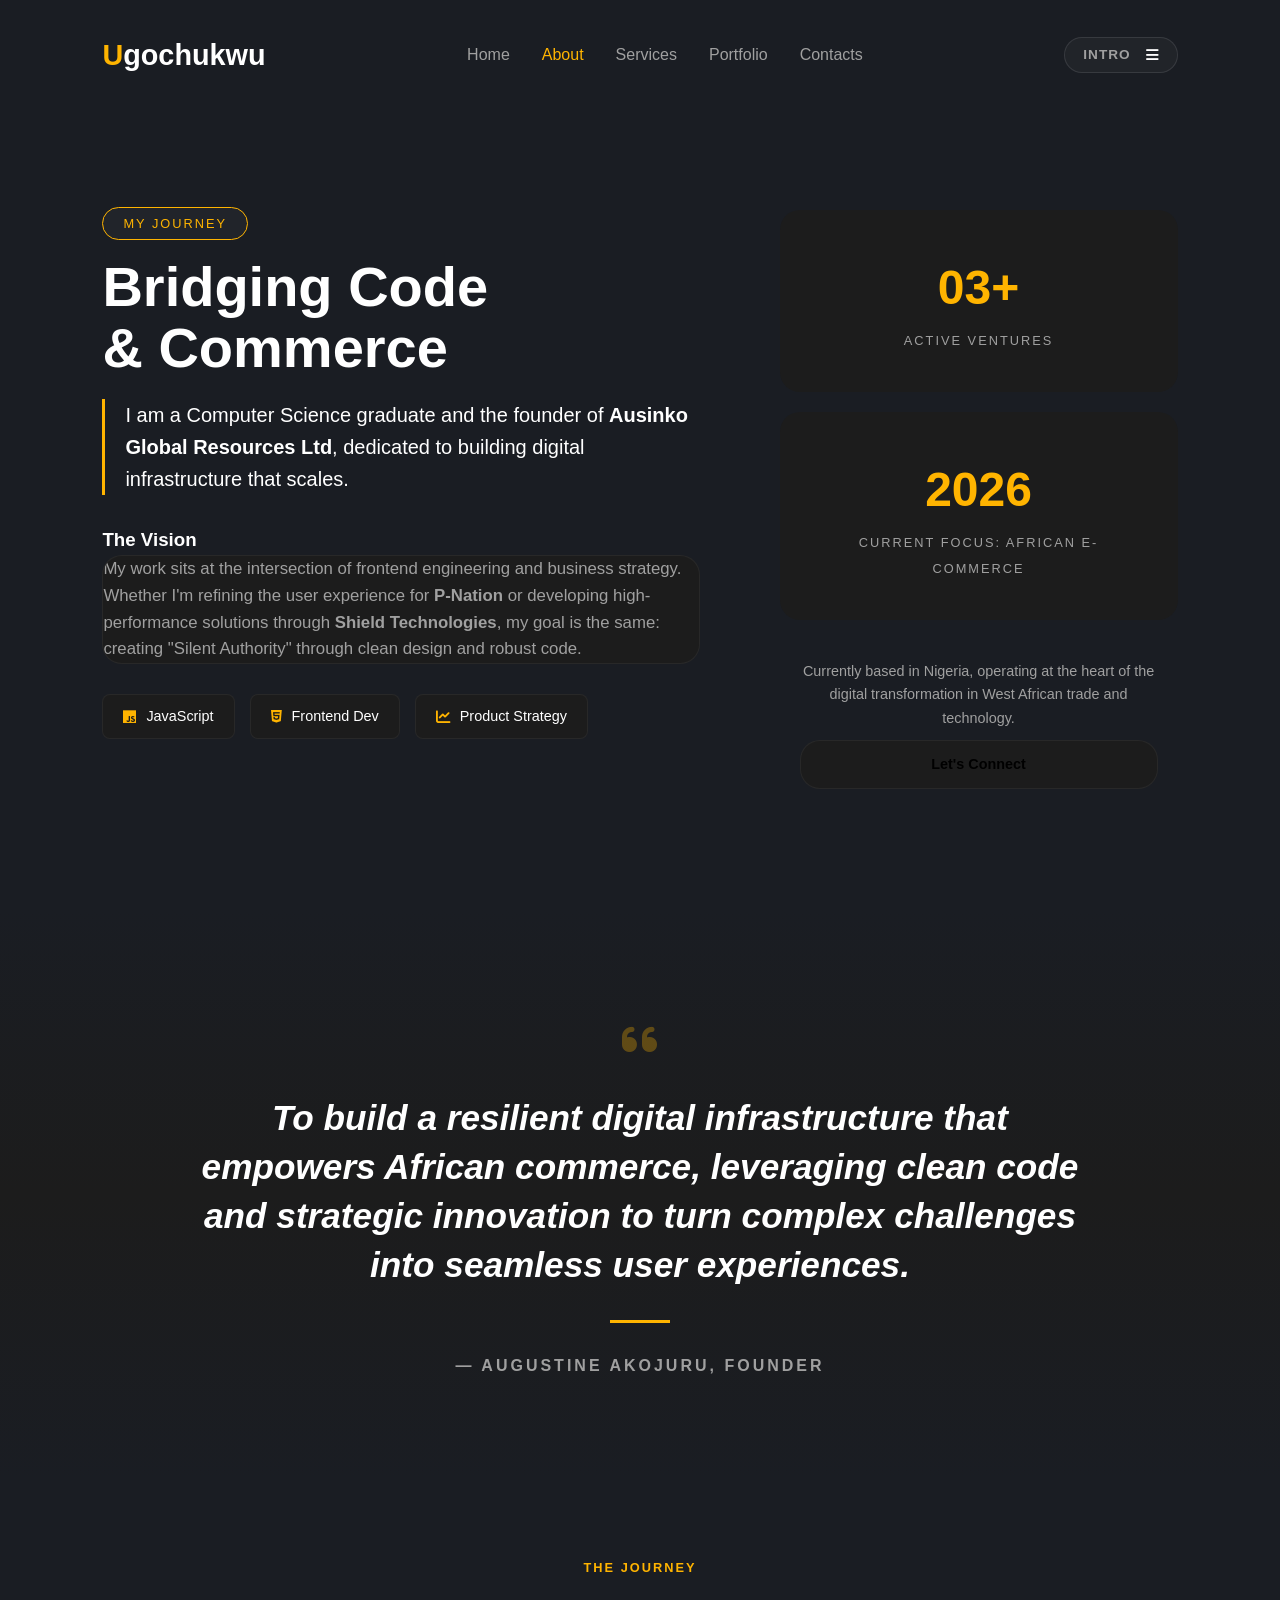
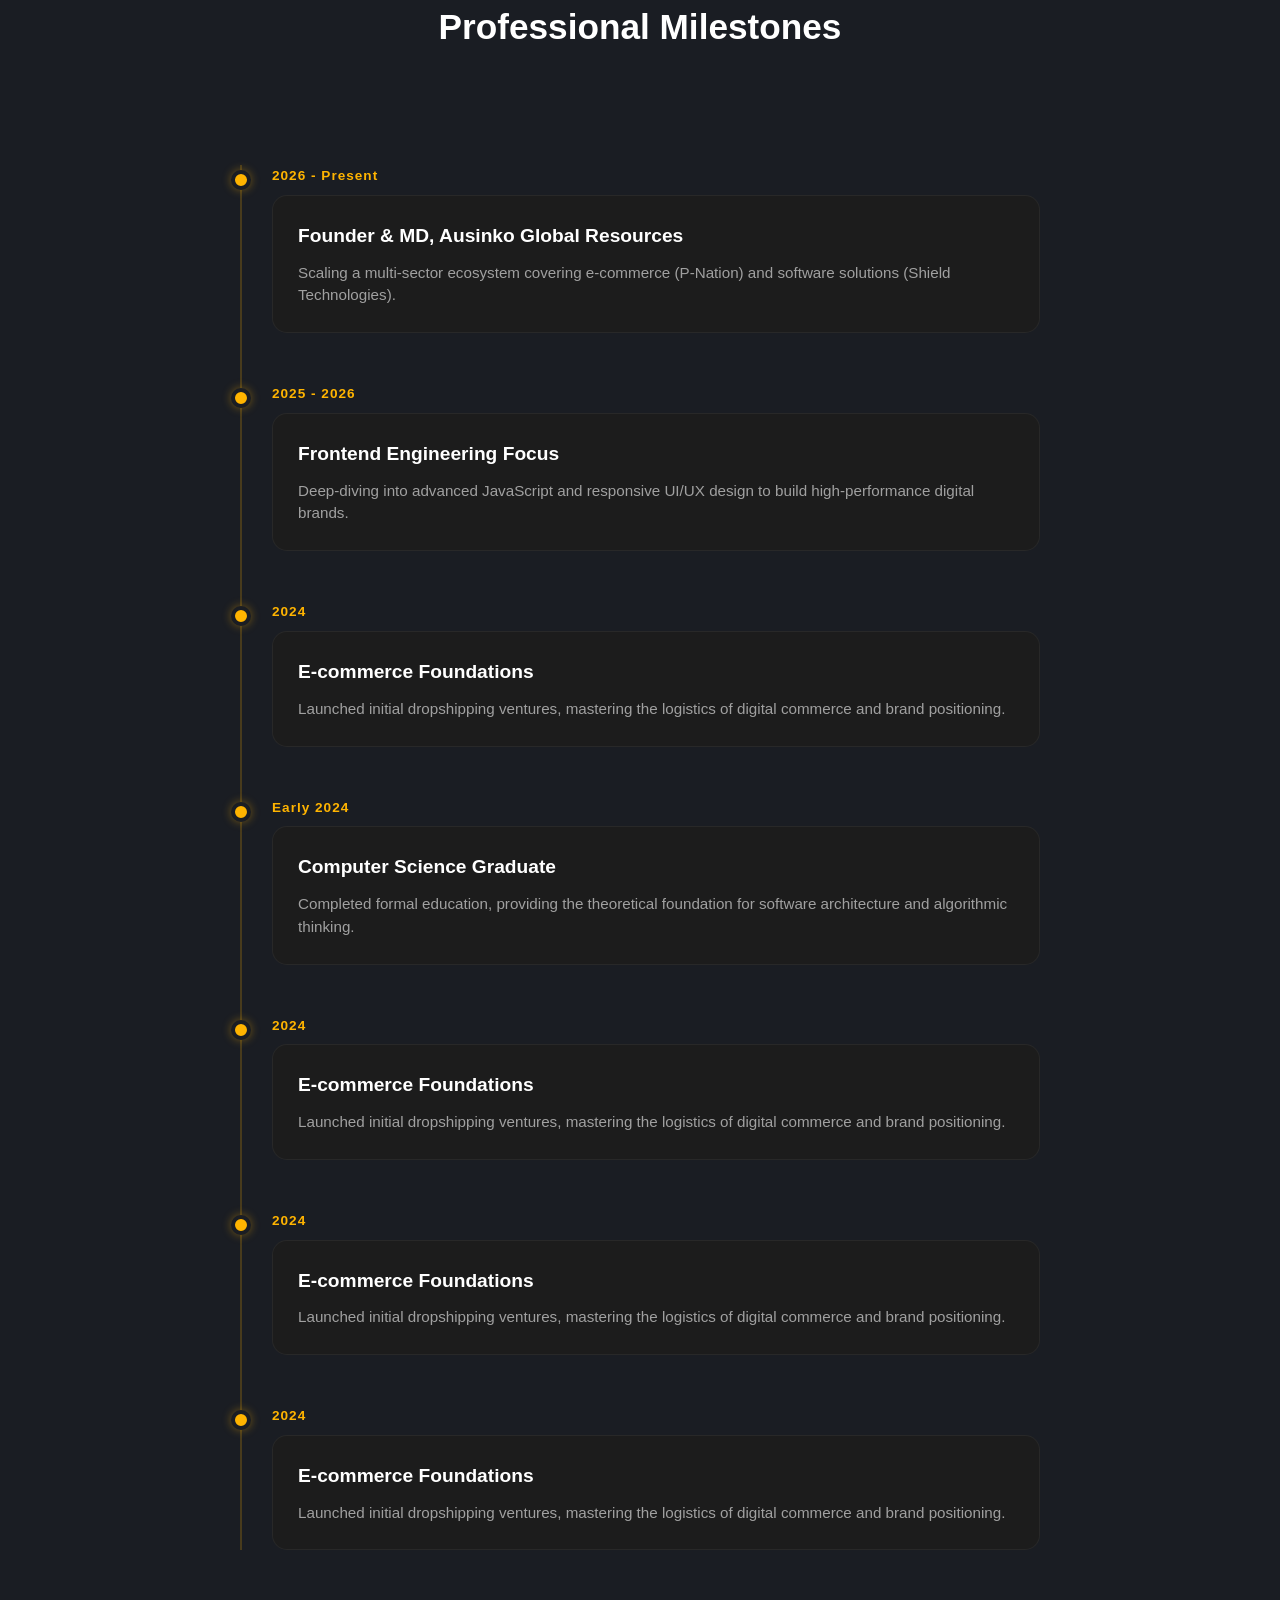
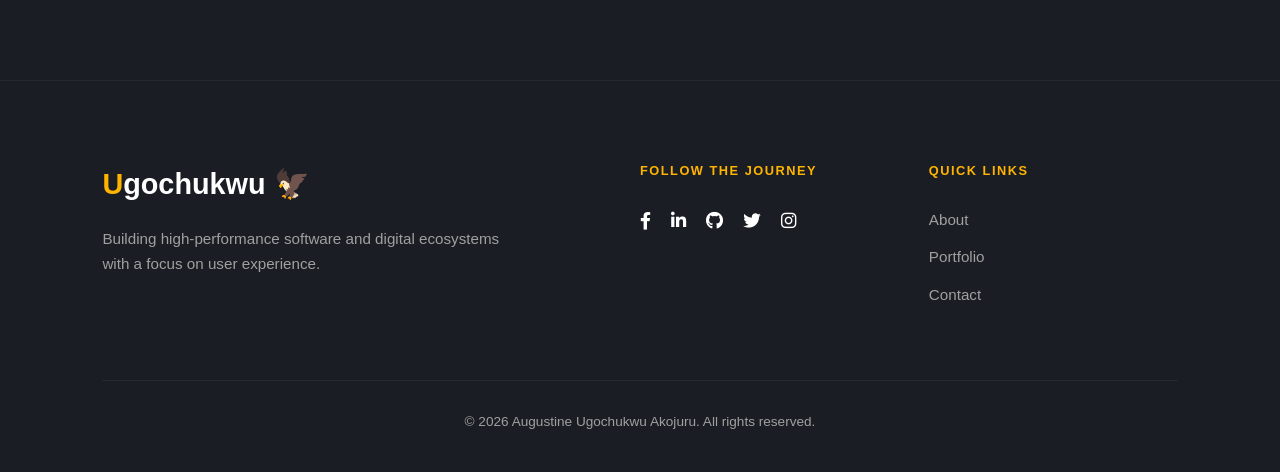
==== commit a06dcf38: "update" ====
--- a/about.html
+++ b/about.html
@@ -41,7 +41,7 @@
                     
                     <div class="story-block">
                         <h3>The Vision</h3>
-                        <p>My work sits at the intersection of frontend engineering and business strategy. Whether I'm refining the user experience for <strong>P-Nation</strong> or developing high-performance solutions through <strong>Shield Technologies</strong>, my goal is the same: creating "Silent Authority" through clean design and robust code.</p>
+                        <p class="client-card reveal">My work sits at the intersection of frontend engineering and business strategy. Whether I'm refining the user experience for <strong>P-Nation</strong> or developing high-performance solutions through <strong>Shield Technologies</strong>, my goal is the same: creating "Silent Authority" through clean design and robust code.</p>
                     </div>
 
                     <div class="skills-mini">
@@ -62,7 +62,7 @@
                     </div>
                     <div class="stat-info">
                         <p>Currently based in Nigeria, operating at the heart of the digital transformation in West African trade and technology.</p>
-                        <a href="contact.html" class="btn-primary2">Let's Connect</a>
+                        <a href="contact.html" class="btn-primary2 client-card reveal hover-lift">Let's Connect</a>
                     </div>
                 </div>
             </div>
--- a/stylesheet/style.css
+++ b/stylesheet/style.css
@@ -161,7 +161,6 @@
     margin-top: 2.5rem;
     display: flex;
     gap: 1.5rem;
-    border-radius: 30px;
 }
 
 .btn-primary, .btn-secondary {
@@ -177,7 +176,6 @@
     background: transparent;
     border: 1px solid var(--accent-color);
     color: var(--accent-color);
-    border-radius: 30px;
 }
   
 
@@ -1066,7 +1064,7 @@
     color: var(--soft-gray);
 }
 
-.btn-secondary {
+.btn-secondary-portfolio {
     display: inline-block;
     padding: 12px 30px;
     border: 2px solid var(--primary-gold);
@@ -1578,19 +1576,51 @@
     }
 }
 
-#thank-you-msg {
-    animation: fadeIn 0.8s ease forwards;
-    text-align: center;
-    padding: 50px 20px;
-}
-
-@keyframes fadeIn {
-    from { opacity: 0; transform: translateY(20px); }
+/* Styling for the Success Card on Mobile */
+#thank-you-card {
+    background: rgba(255, 255, 255, 0.03);
+    border: 1px solid rgba(255, 174, 0, 0.3);
+    border-radius: 20px;
+    backdrop-filter: blur(10px);
+    animation: slideUp 0.6s ease-out;
+}
+
+@keyframes slideUp {
+    from { opacity: 0; transform: translateY(30px); }
     to { opacity: 1; transform: translateY(0); }
 }
 
-#thank-you-msg i {
-    font-size: 3rem;
-    color: var(--primary-gold);
-    margin-bottom: 20px;
+/* Ensure the success icon pops */
+.success-icon i {
+    filter: drop-shadow(0 0 10px rgba(255, 174, 0, 0.5));
+}
+
+@media (max-width: 768px) {
+    #thank-you-card h2 {
+        font-size: 1.8rem;
+    }
+}
+
+/* 1. The 'Hidden' State */
+.reveal {
+    opacity: 0;
+    transform: translateY(30px);
+    transition: all 0.8s cubic-bezier(0.2, 1, 0.3, 1);
+    visibility: hidden;
+}
+
+/* 2. The 'Visible' State */
+.reveal.active {
+    opacity: 1;
+    transform: translateY(0);
+    visibility: visible;
+}
+
+/* 3. Subtle Hover for Cards (Portfolio/Services) */
+.hover-lift {
+    transition: transform 0.3s ease, box-shadow 0.3s ease;
+}
+.hover-lift:hover {
+    transform: translateY(-8px);
+    box-shadow: 0 10px 30px rgba(255, 174, 0, 0.2);
 }
